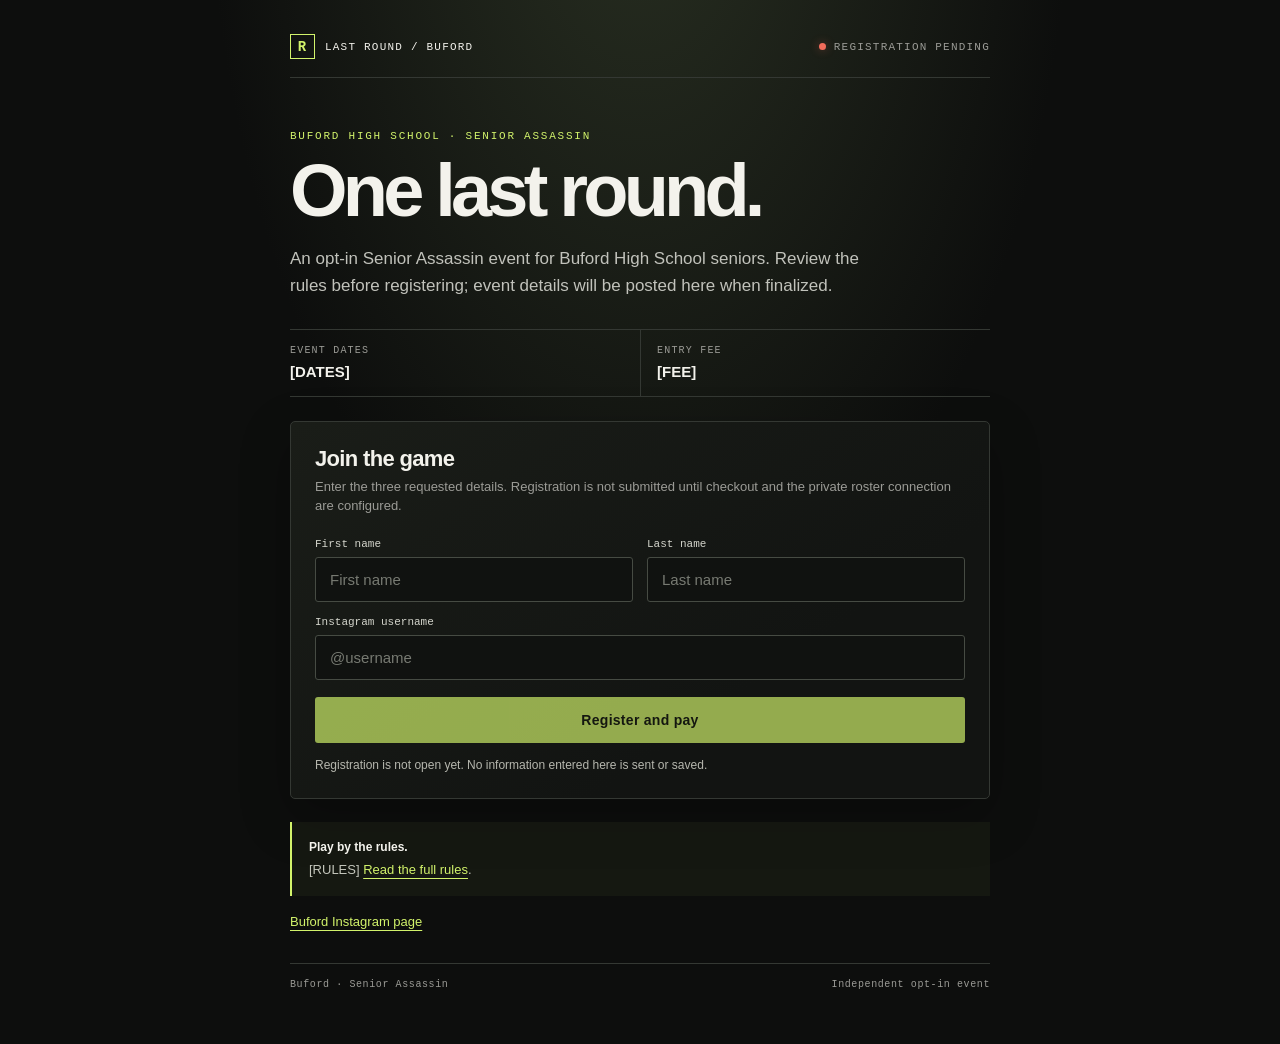
==== buford/index.html @ dc46c5f7 "Add school registration site draft" ====
<!doctype html>
<html lang="en"><head><meta charset="utf-8"><meta name="viewport" content="width=device-width,initial-scale=1"><meta name="theme-color" content="#0d0e0d"><title>Buford High School Senior Assassin</title><link rel="stylesheet" href="../assets/site.css"></head>
<body><div class="wrap"><header class="topline"><span class="brand"><span class="mark">R</span><span>LAST ROUND / BUFORD</span></span><span class="status"><i class="dot"></i> Registration pending</span></header>
<main><div class="eyebrow">Buford High School · Senior Assassin</div><h1>One last round.</h1><p class="intro">An opt-in Senior Assassin event for Buford High School seniors. Review the rules before registering; event details will be posted here when finalized.</p>
<section class="meta" aria-label="Event details"><div class="meta-item"><span class="label">Event dates</span><span class="value">[DATES]</span></div><div class="meta-item"><span class="label">Entry fee</span><span class="value">[FEE]</span></div></section>
<section class="card"><h2>Join the game</h2><p class="sub">Enter the three requested details. Registration is not submitted until checkout and the private roster connection are configured.</p>
<form data-registration-form><div class="form-grid"><div class="field"><label for="first">First name</label><input id="first" name="first_name" autocomplete="given-name" placeholder="First name" required></div><div class="field"><label for="last">Last name</label><input id="last" name="last_name" autocomplete="family-name" placeholder="Last name" required></div><div class="field full"><label for="instagram">Instagram username</label><input id="instagram" name="instagram_username" autocomplete="off" placeholder="@username" required></div></div>
<button type="submit" disabled>Register and pay</button><p class="notice" data-form-notice>Registration is not open yet. No information entered here is sent or saved.</p></form></section>
<aside class="safety"><div><strong>Play by the rules.</strong>[RULES] <a href="../rules/">Read the full rules</a>.</div></aside>
<nav class="links" aria-label="Event links"><a href="[BUFORD_INSTAGRAM_URL]">Buford Instagram page</a></nav>
</main><footer><span>Buford · Senior Assassin</span><span>Independent opt-in event</span></footer></div><script src="../assets/site.js" defer></script></body></html>
---- assets/site.css ----
:root{color-scheme:dark;--ink:#f3f2ec;--muted:#9b9b96;--bg:#0d0e0d;--panel:#161816;--line:#343833;--lime:#d2f36b;--red:#f26c5b;font-family:Arial,Helvetica,sans-serif}
*{box-sizing:border-box}
body{margin:0;min-height:100vh;background:radial-gradient(ellipse at 50% -18%,#293022 0,transparent 48%),var(--bg);color:var(--ink)}
a{color:var(--lime);text-underline-offset:4px}
.wrap{max-width:740px;margin:0 auto;padding:26px 20px 54px}
.topline{display:flex;align-items:center;justify-content:space-between;border-bottom:1px solid var(--line);padding:8px 0 18px;color:var(--muted);font-family:'Courier New',monospace;font-size:11px;letter-spacing:.11em;text-transform:uppercase}
.brand{display:flex;gap:10px;align-items:center;color:var(--ink)}
.mark{display:grid;place-items:center;width:25px;height:25px;border:1px solid var(--lime);color:var(--lime);font-size:14px;font-weight:700}
.status{display:flex;align-items:center;gap:8px}
.dot{width:7px;height:7px;border-radius:50%;background:var(--red);box-shadow:0 0 10px #f26c5b66}
main{padding:52px 0 0}
.eyebrow{color:var(--lime);font-family:'Courier New',monospace;font-size:11px;letter-spacing:.16em;text-transform:uppercase}
h1{max-width:610px;margin:13px 0 12px;font-size:clamp(40px,9vw,74px);line-height:.98;letter-spacing:-.065em}
.intro{max-width:570px;color:#c1c2bb;font-size:17px;line-height:1.6}
.meta{display:grid;grid-template-columns:1fr 1fr;margin:30px 0 24px;border-top:1px solid var(--line);border-bottom:1px solid var(--line)}
.meta-item{padding:15px 16px 15px 0}.meta-item+ .meta-item{border-left:1px solid var(--line);padding-left:16px}
.label{display:block;margin-bottom:7px;color:var(--muted);font-family:'Courier New',monospace;font-size:10px;letter-spacing:.12em;text-transform:uppercase}
.value{font-size:15px;font-weight:600}
.card{padding:24px;border:1px solid var(--line);border-radius:5px;background:linear-gradient(145deg,#1a1d18,#121412 68%);box-shadow:0 18px 50px #0004}
.card h2{margin:0 0 5px;font-size:22px;letter-spacing:-.03em}
.sub{margin:0 0 22px;color:var(--muted);font-size:13px;line-height:1.5}
.form-grid{display:grid;grid-template-columns:1fr 1fr;gap:14px}
.field{display:flex;flex-direction:column;gap:7px}.field.full{grid-column:1/-1}
label{font-family:'Courier New',monospace;font-size:11px;color:#d4d5cc}
input{width:100%;padding:13px 14px;border:1px solid #464b43;border-radius:3px;background:#101210;color:var(--ink);font:inherit;font-size:15px;outline:none}
input:focus{border-color:var(--lime);box-shadow:0 0 0 2px #d2f36b20}
input::placeholder{color:#777a72}
button{width:100%;margin-top:17px;padding:15px 18px;border:0;border-radius:3px;background:var(--lime);color:#15180f;font:700 14px Arial,Helvetica,sans-serif;letter-spacing:.02em;cursor:not-allowed;opacity:.68}
.notice{margin:13px 0 0;color:#b6b7ae;font-size:12px;line-height:1.55}
.safety{display:flex;gap:12px;margin:23px 0 0;padding:16px 17px;border-left:2px solid var(--lime);background:#d2f36b0b;color:#c4c6bc;font-size:13px;line-height:1.6}
.safety strong{display:block;margin-bottom:2px;color:var(--ink);font-size:12px}
.links{display:flex;flex-wrap:wrap;gap:18px;margin-top:18px;font-size:13px}
footer{display:flex;justify-content:space-between;gap:14px;margin-top:34px;padding-top:15px;border-top:1px solid var(--line);color:var(--muted);font-family:'Courier New',monospace;font-size:10px;letter-spacing:.06em}
.rules-list{padding-left:19px;color:#c4c6bc;line-height:1.8}
.small-note{margin-top:28px;padding:13px;border:1px dashed #51564b;color:#b8b9b0;font-size:12px;line-height:1.55}
@media(max-width:560px){.wrap{padding:18px 16px 36px}main{padding-top:38px}.card{padding:18px}.form-grid{grid-template-columns:1fr}.field.full{grid-column:auto}.topline{font-size:9px}.meta-item{padding-right:10px}.meta-item+.meta-item{padding-left:10px}footer{flex-direction:column}}
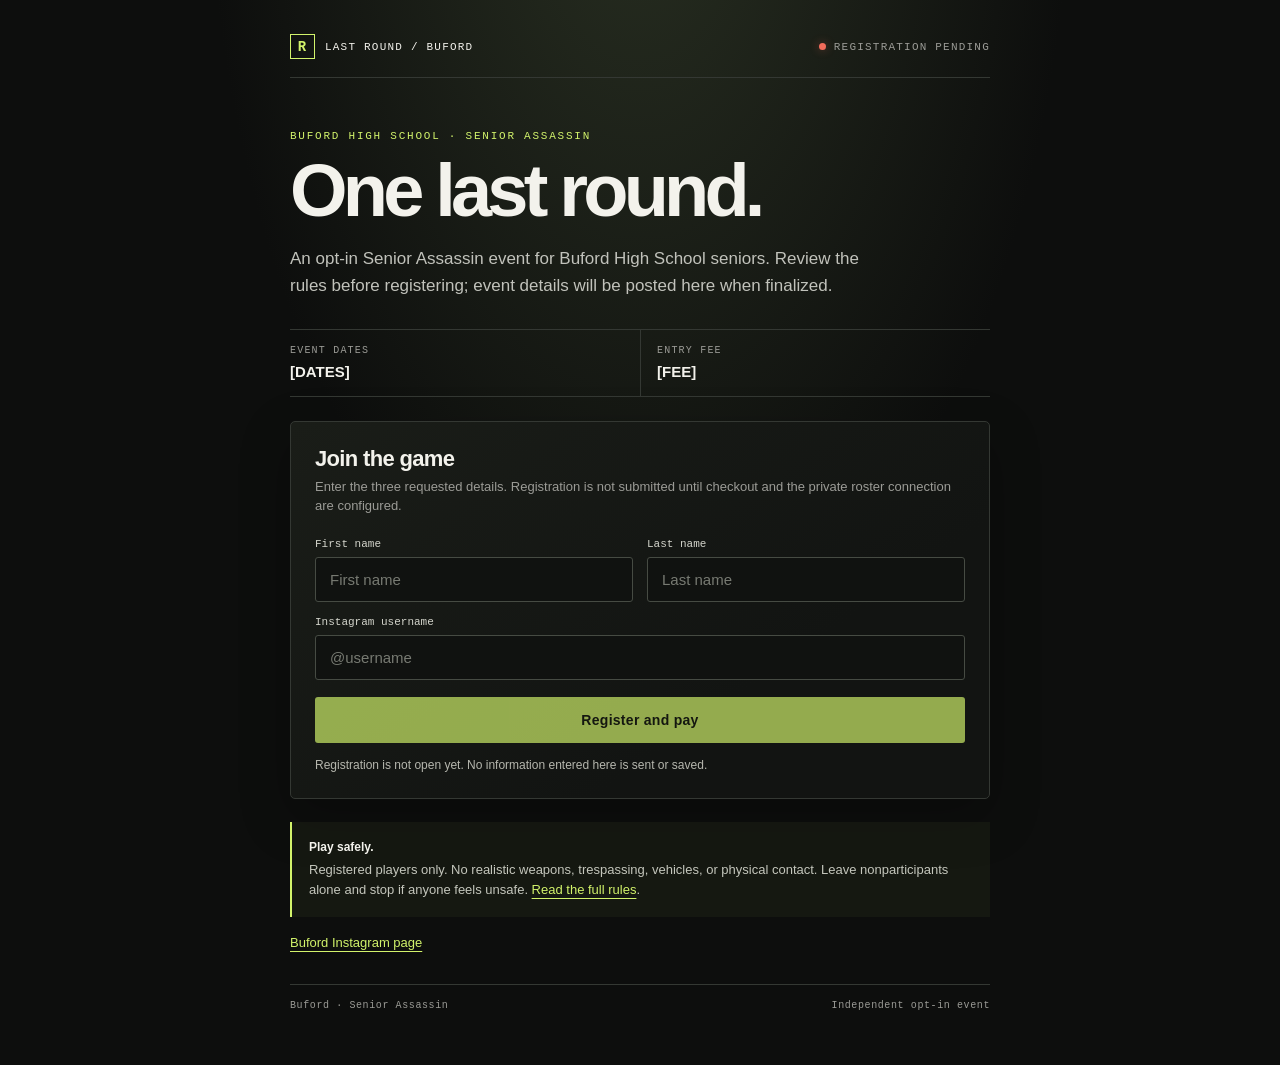
==== commit fb8fd85d: "Add event links and safety rules" ====
--- a/buford/index.html
+++ b/buford/index.html
@@ -6,6 +6,6 @@
 <section class="card"><h2>Join the game</h2><p class="sub">Enter the three requested details. Registration is not submitted until checkout and the private roster connection are configured.</p>
 <form data-registration-form><div class="form-grid"><div class="field"><label for="first">First name</label><input id="first" name="first_name" autocomplete="given-name" placeholder="First name" required></div><div class="field"><label for="last">Last name</label><input id="last" name="last_name" autocomplete="family-name" placeholder="Last name" required></div><div class="field full"><label for="instagram">Instagram username</label><input id="instagram" name="instagram_username" autocomplete="off" placeholder="@username" required></div></div>
 <button type="submit" disabled>Register and pay</button><p class="notice" data-form-notice>Registration is not open yet. No information entered here is sent or saved.</p></form></section>
-<aside class="safety"><div><strong>Play by the rules.</strong>[RULES] <a href="../rules/">Read the full rules</a>.</div></aside>
-<nav class="links" aria-label="Event links"><a href="[BUFORD_INSTAGRAM_URL]">Buford Instagram page</a></nav>
+<aside class="safety"><div><strong>Play safely.</strong>Registered players only. No realistic weapons, trespassing, vehicles, or physical contact. Leave nonparticipants alone and stop if anyone feels unsafe. <a href="../rules/">Read the full rules</a>.</div></aside>
+<nav class="links" aria-label="Event links"><a href="https://www.instagram.com/bufordhs.seniorassassin2027/">Buford Instagram page</a></nav>
 </main><footer><span>Buford · Senior Assassin</span><span>Independent opt-in event</span></footer></div><script src="../assets/site.js" defer></script></body></html>
